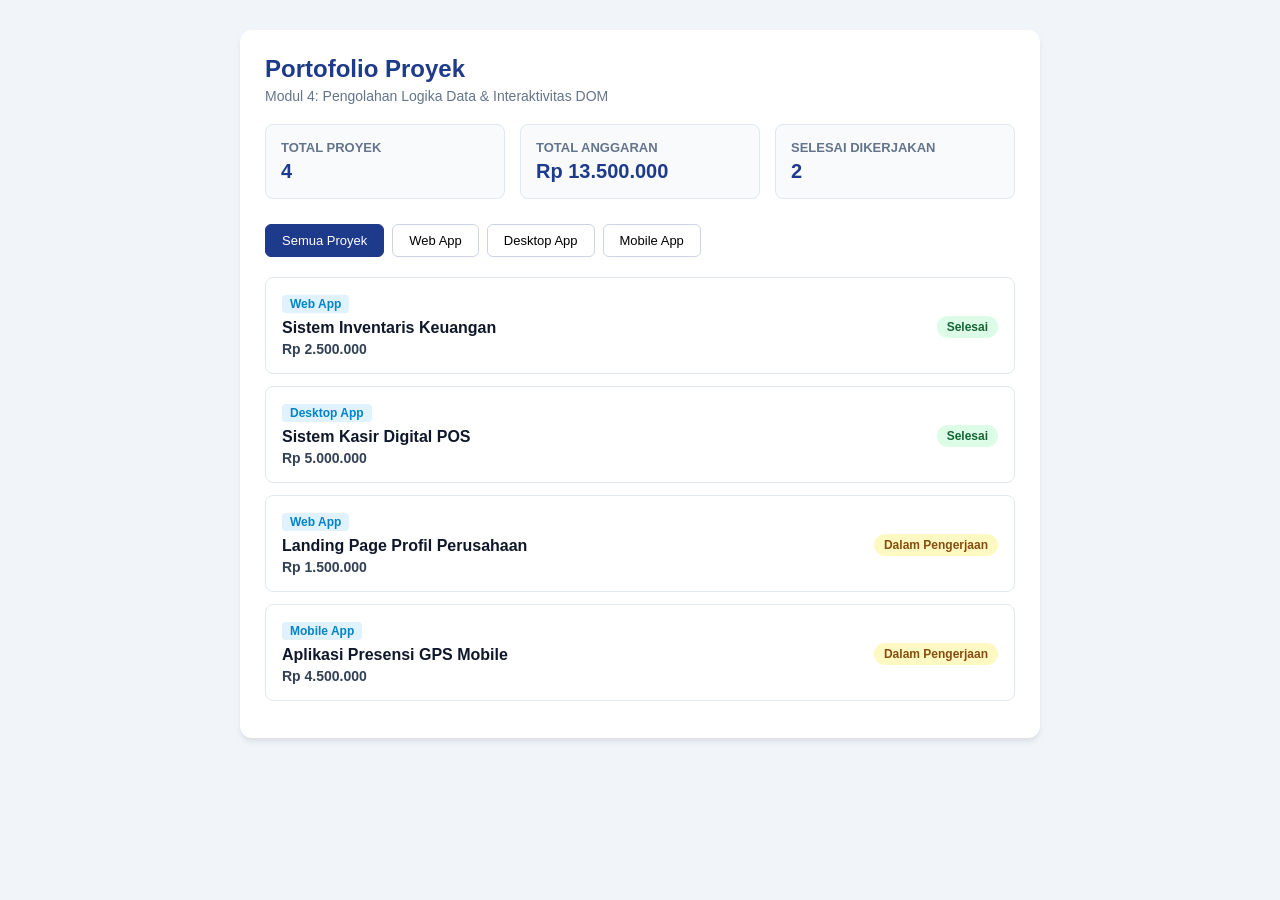
==== Pertemuan_4/index.html @ 3137da3c "Menyelesaikan praktik modul 4 logika javascript & integrasi DOM" ====
<!DOCTYPE html>
<html lang="id">
<head>
 <meta charset="UTF-8">
 <meta name="viewport" content="width=device-width, initial-scale=1.0">
 <title>Dashboard Portofolio Proyek - Modul 4</title>
 <style>
 * { box-sizing: border-box; margin: 0; padding: 0; font-family: 'Segoe UI', Tahoma, Geneva, sans-serif; }
 body { background-color: #f1f5f9; color: #0f172a; padding: 30px 15px; }
 .container { max-width: 800px; margin: 0 auto; background: #ffffff; border-radius: 12px; padding: 25px;
box-shadow: 0 4px 6px -1px rgba(0, 0, 0, 0.1); }
 h1 { color: #1e3a8a; font-size: 24px; margin-bottom: 5px; }
 p.subtitle { color: #64748b; margin-bottom: 20px; font-size: 14px; }
 .stats-grid { display: grid; grid-template-columns: repeat(auto-fit, minmax(200px, 1fr)); gap: 15px;
margin-bottom: 25px; }
 .stat-card { background: #f8fafc; border: 1px solid #e2e8f0; border-radius: 8px; padding: 15px; textalign: center; }
 .stat-card h3 { font-size: 13px; color: #64748b; text-transform: uppercase; margin-bottom: 5px; }
 .stat-card p { font-size: 20px; font-weight: bold; color: #1e3a8a; }
 .filter-group { display: flex; gap: 8px; margin-bottom: 20px; flex-wrap: wrap; }
 .btn-filter { padding: 8px 16px; border: 1px solid #cbd5e1; background: #ffffff; border-radius: 6px;
cursor: pointer; font-size: 13px; font-weight: 500; transition: all 0.2s; }
 .btn-filter.active, .btn-filter:hover { background: #1e3a8a; color: #ffffff; border-color: #1e3a8a; }
 .project-card { border: 1px solid #e2e8f0; border-radius: 8px; padding: 16px; margin-bottom: 12px;
display: flex; justify-content: space-between; align-items: center; background: #ffffff; transition: transform
0.15s ease; }
 .project-card:hover { transform: translateY(-2px); box-shadow: 0 4px 6px rgba(0,0,0,0.05); }
 .project-info h4 { font-size: 16px; color: #0f172a; margin-bottom: 4px; }
 .project-category { display: inline-block; font-size: 12px; color: #0284c7; background: #e0f2fe; padding:
2px 8px; border-radius: 4px; margin-bottom: 6px; font-weight: 600; }
 .project-budget { font-size: 14px; color: #334155; font-weight: 600; }
 .badge { padding: 4px 10px; border-radius: 20px; font-size: 12px; font-weight: 600; }
 .badge-success { background: #dcfce7; color: #166534; }
 .badge-pending { background: #fef9c3; color: #854d0e; }
 </style>
</head>
<body>
 <div class="container">
 <h1>Portofolio Proyek</h1>
 <p class="subtitle">Modul 4: Pengolahan Logika Data & Interaktivitas DOM</p>
 <!-- Kartu Ringkasan Statistik -->
 <div class="stats-grid">
 <div class="stat-card">
 <h3>Total Proyek</h3>
 <p id="stat-total-projects">0</p>
 </div>
 <div class="stat-card">
 <h3>Total Anggaran</h3>
 <p id="stat-total-budget">Rp 0</p>
 </div>
 <div class="stat-card">
 <h3>Selesai Dikerjakan</h3>
 <p id="stat-completed-projects">0</p>
 </div>
 </div>
 <!-- Tombol Filter Kategori -->
 <div class="filter-group">
 <button class="btn-filter active" data-category="Semua">Semua Proyek</button>
 <button class="btn-filter" data-category="Web App">Web App</button>
 <button class="btn-filter" data-category="Desktop App">Desktop App</button>
 <button class="btn-filter" data-category="Mobile App">Mobile App</button>
 </div>
 <!-- Kontainer Daftar Proyek -->
 <div id="project-list"></div>
 </div>
 <script src="main.js"></script>
</body>
</html>
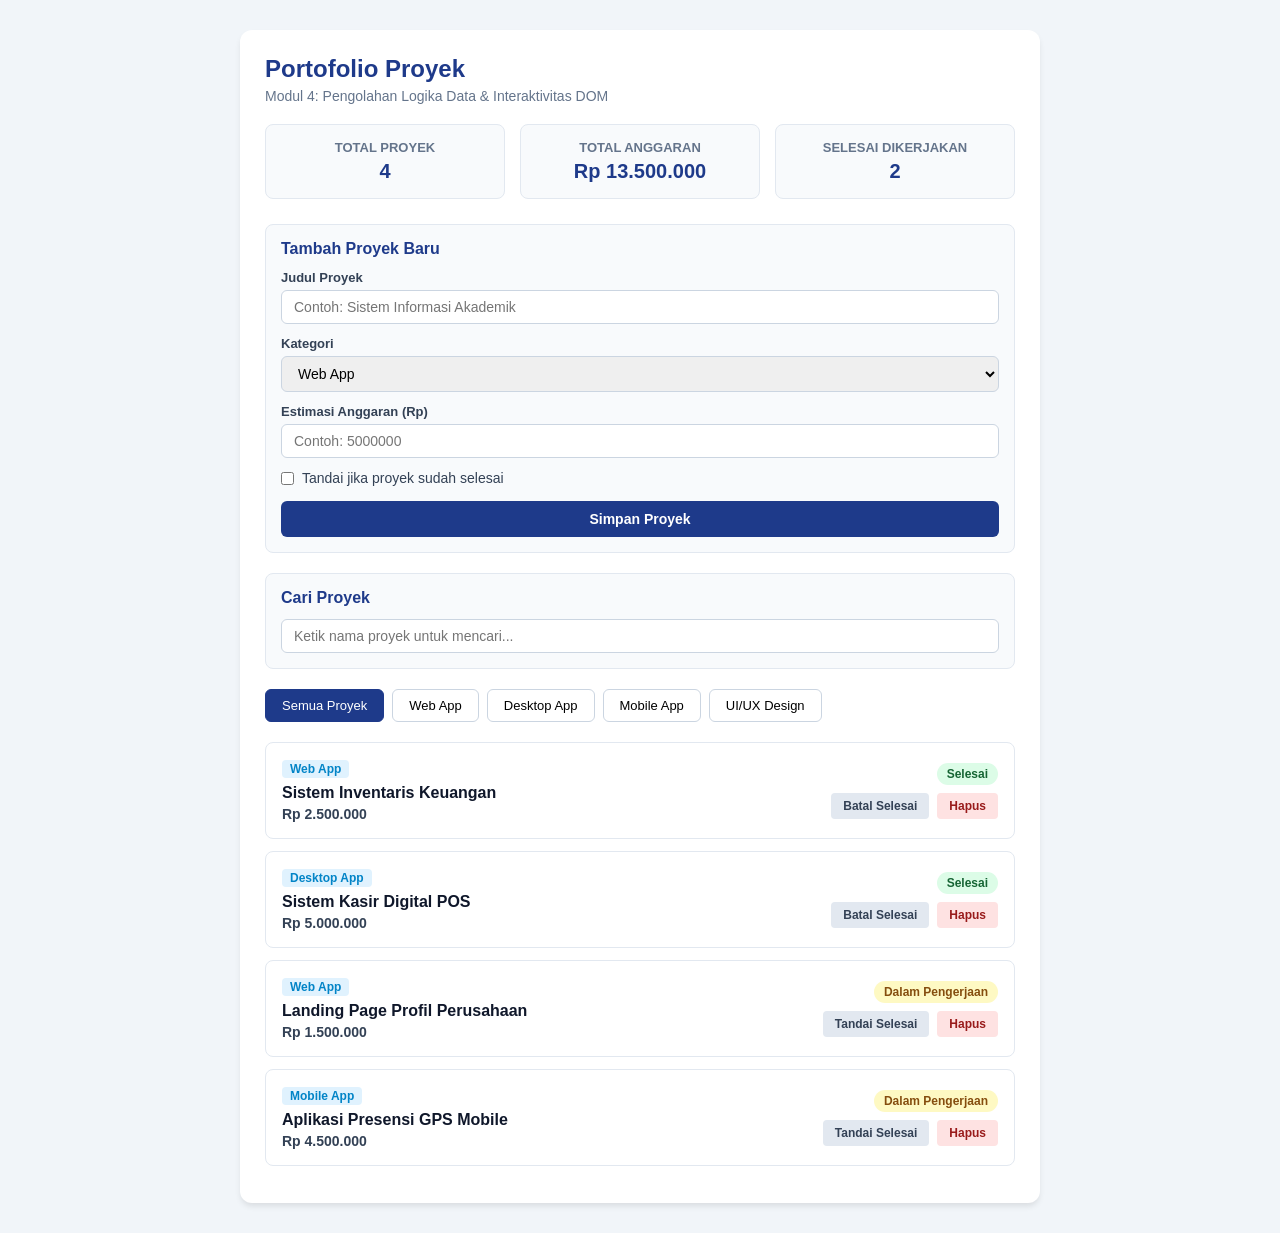
==== commit cb31e8e9: "Menyelesaikan tugas manajemen portofolio interaktif" ====
--- a/Pertemuan_4/index.html
+++ b/Pertemuan_4/index.html
@@ -1,67 +1,300 @@
 <!DOCTYPE html>
 <html lang="id">
 <head>
- <meta charset="UTF-8">
- <meta name="viewport" content="width=device-width, initial-scale=1.0">
- <title>Dashboard Portofolio Proyek - Modul 4</title>
- <style>
- * { box-sizing: border-box; margin: 0; padding: 0; font-family: 'Segoe UI', Tahoma, Geneva, sans-serif; }
- body { background-color: #f1f5f9; color: #0f172a; padding: 30px 15px; }
- .container { max-width: 800px; margin: 0 auto; background: #ffffff; border-radius: 12px; padding: 25px;
-box-shadow: 0 4px 6px -1px rgba(0, 0, 0, 0.1); }
- h1 { color: #1e3a8a; font-size: 24px; margin-bottom: 5px; }
- p.subtitle { color: #64748b; margin-bottom: 20px; font-size: 14px; }
- .stats-grid { display: grid; grid-template-columns: repeat(auto-fit, minmax(200px, 1fr)); gap: 15px;
-margin-bottom: 25px; }
- .stat-card { background: #f8fafc; border: 1px solid #e2e8f0; border-radius: 8px; padding: 15px; textalign: center; }
- .stat-card h3 { font-size: 13px; color: #64748b; text-transform: uppercase; margin-bottom: 5px; }
- .stat-card p { font-size: 20px; font-weight: bold; color: #1e3a8a; }
- .filter-group { display: flex; gap: 8px; margin-bottom: 20px; flex-wrap: wrap; }
- .btn-filter { padding: 8px 16px; border: 1px solid #cbd5e1; background: #ffffff; border-radius: 6px;
-cursor: pointer; font-size: 13px; font-weight: 500; transition: all 0.2s; }
- .btn-filter.active, .btn-filter:hover { background: #1e3a8a; color: #ffffff; border-color: #1e3a8a; }
- .project-card { border: 1px solid #e2e8f0; border-radius: 8px; padding: 16px; margin-bottom: 12px;
-display: flex; justify-content: space-between; align-items: center; background: #ffffff; transition: transform
-0.15s ease; }
- .project-card:hover { transform: translateY(-2px); box-shadow: 0 4px 6px rgba(0,0,0,0.05); }
- .project-info h4 { font-size: 16px; color: #0f172a; margin-bottom: 4px; }
- .project-category { display: inline-block; font-size: 12px; color: #0284c7; background: #e0f2fe; padding:
-2px 8px; border-radius: 4px; margin-bottom: 6px; font-weight: 600; }
- .project-budget { font-size: 14px; color: #334155; font-weight: 600; }
- .badge { padding: 4px 10px; border-radius: 20px; font-size: 12px; font-weight: 600; }
- .badge-success { background: #dcfce7; color: #166534; }
- .badge-pending { background: #fef9c3; color: #854d0e; }
- </style>
+    <meta charset="UTF-8">
+    <meta name="viewport" content="width=device-width, initial-scale=1.0">
+    <title>Dashboard Portofolio Proyek - Modul 4 Terpadu</title>
+    <style>
+        * { box-sizing: border-box; margin: 0; padding: 0; font-family: 'Segoe UI', Tahoma, Geneva, sans-serif; }
+        body { background-color: #f1f5f9; color: #0f172a; padding: 30px 15px; }
+        .container { max-width: 800px; margin: 0 auto; background: #ffffff; border-radius: 12px; padding: 25px; box-shadow: 0 4px 6px -1px rgba(0, 0, 0, 0.1); }
+        h1 { color: #1e3a8a; font-size: 24px; margin-bottom: 5px; }
+        p.subtitle { color: #64748b; margin-bottom: 20px; font-size: 14px; }
+        
+        /* Statistik */
+        .stats-grid { display: grid; grid-template-columns: repeat(auto-fit, minmax(200px, 1fr)); gap: 15px; margin-bottom: 25px; }
+        .stat-card { background: #f8fafc; border: 1px solid #e2e8f0; border-radius: 8px; padding: 15px; text-align: center; }
+        .stat-card h3 { font-size: 13px; color: #64748b; text-transform: uppercase; margin-bottom: 5px; }
+        .stat-card p { font-size: 20px; font-weight: bold; color: #1e3a8a; }
+        
+        /* Form & Search */
+        .form-section, .search-section { background: #f8fafc; border: 1px solid #e2e8f0; border-radius: 8px; padding: 15px; margin-bottom: 20px; }
+        .form-section h3, .search-section h3 { font-size: 16px; margin-bottom: 12px; color: #1e3a8a; }
+        .input-group { margin-bottom: 12px; }
+        .input-group label { display: block; font-size: 13px; font-weight: 600; margin-bottom: 5px; color: #334155; }
+        input[type="text"], input[type="number"], select { width: 100%; padding: 8px 12px; border: 1px solid #cbd5e1; border-radius: 6px; font-size: 14px; }
+        input[type="text"]:focus, input[type="number"]:focus, select:focus { outline: none; border-color: #1e3a8a; box-shadow: 0 0 0 2px rgba(30, 58, 138, 0.1); }
+        .checkbox-group { display: flex; align-items: center; gap: 8px; font-size: 14px; font-weight: 500; color: #334155; margin-bottom: 15px; cursor: pointer; }
+        .btn-submit { background: #1e3a8a; color: white; border: none; padding: 10px 16px; border-radius: 6px; cursor: pointer; font-size: 14px; font-weight: 600; width: 100%; transition: background 0.2s; }
+        .btn-submit:hover { background: #172554; }
+
+        /* Filter */
+        .filter-group { display: flex; gap: 8px; margin-bottom: 20px; flex-wrap: wrap; }
+        .btn-filter { padding: 8px 16px; border: 1px solid #cbd5e1; background: #ffffff; border-radius: 6px; cursor: pointer; font-size: 13px; font-weight: 500; transition: all 0.2s; }
+        .btn-filter.active, .btn-filter:hover { background: #1e3a8a; color: #ffffff; border-color: #1e3a8a; }
+        
+        /* Proyek Card */
+        .project-card { border: 1px solid #e2e8f0; border-radius: 8px; padding: 16px; margin-bottom: 12px; display: flex; justify-content: space-between; align-items: center; background: #ffffff; transition: transform 0.15s ease; flex-wrap: wrap; gap: 10px; }
+        .project-card:hover { transform: translateY(-2px); box-shadow: 0 4px 6px rgba(0,0,0,0.05); }
+        .project-info { flex: 1; min-width: 200px; }
+        .project-info h4 { font-size: 16px; color: #0f172a; margin-bottom: 4px; }
+        .project-category { display: inline-block; font-size: 12px; color: #0284c7; background: #e0f2fe; padding: 2px 8px; border-radius: 4px; margin-bottom: 6px; font-weight: 600; }
+        .project-budget { font-size: 14px; color: #334155; font-weight: 600; margin-top: 4px; }
+        
+        /* Badge & Aksi */
+        .project-actions { display: flex; flex-direction: column; align-items: flex-end; gap: 8px; }
+        .badge { padding: 4px 10px; border-radius: 20px; font-size: 12px; font-weight: 600; display: inline-block; text-align: center; }
+        .badge-success { background: #dcfce7; color: #166534; }
+        .badge-pending { background: #fef9c3; color: #854d0e; }
+        
+        .action-buttons { display: flex; gap: 8px; }
+        .btn-action { padding: 6px 12px; border: none; border-radius: 4px; cursor: pointer; font-size: 12px; font-weight: 600; transition: opacity 0.2s; }
+        .btn-action:hover { opacity: 0.8; }
+        .btn-toggle { background: #e2e8f0; color: #334155; }
+        .btn-delete { background: #fee2e2; color: #991b1b; }
+    </style>
 </head>
 <body>
- <div class="container">
- <h1>Portofolio Proyek</h1>
- <p class="subtitle">Modul 4: Pengolahan Logika Data & Interaktivitas DOM</p>
- <!-- Kartu Ringkasan Statistik -->
- <div class="stats-grid">
- <div class="stat-card">
- <h3>Total Proyek</h3>
- <p id="stat-total-projects">0</p>
- </div>
- <div class="stat-card">
- <h3>Total Anggaran</h3>
- <p id="stat-total-budget">Rp 0</p>
- </div>
- <div class="stat-card">
- <h3>Selesai Dikerjakan</h3>
- <p id="stat-completed-projects">0</p>
- </div>
- </div>
- <!-- Tombol Filter Kategori -->
- <div class="filter-group">
- <button class="btn-filter active" data-category="Semua">Semua Proyek</button>
- <button class="btn-filter" data-category="Web App">Web App</button>
- <button class="btn-filter" data-category="Desktop App">Desktop App</button>
- <button class="btn-filter" data-category="Mobile App">Mobile App</button>
- </div>
- <!-- Kontainer Daftar Proyek -->
- <div id="project-list"></div>
- </div>
- <script src="main.js"></script>
+    <div class="container">
+        <h1>Portofolio Proyek</h1>
+        <p class="subtitle">Modul 4: Pengolahan Logika Data & Interaktivitas DOM</p>
+
+        <!-- Kartu Ringkasan Statistik -->
+        <div class="stats-grid">
+            <div class="stat-card">
+                <h3>Total Proyek</h3>
+                <p id="stat-total-projects">0</p>
+            </div>
+            <div class="stat-card">
+                <h3>Total Anggaran</h3>
+                <p id="stat-total-budget">Rp 0</p>
+            </div>
+            <div class="stat-card">
+                <h3>Selesai Dikerjakan</h3>
+                <p id="stat-completed-projects">0</p>
+            </div>
+        </div>
+
+        <!-- FITUR 1: Formulir Input Proyek Dinamis -->
+        <div class="form-section">
+            <h3>Tambah Proyek Baru</h3>
+            <form id="project-form">
+                <div class="input-group">
+                    <label for="input-title">Judul Proyek</label>
+                    <input type="text" id="input-title" placeholder="Contoh: Sistem Informasi Akademik" />
+                </div>
+                <div class="input-group">
+                    <label for="input-category">Kategori</label>
+                    <select id="input-category">
+                        <option value="Web App">Web App</option>
+                        <option value="Mobile App">Mobile App</option>
+                        <option value="Desktop App">Desktop App</option>
+                        <option value="UI/UX Design">UI/UX Design</option>
+                    </select>
+                </div>
+                <div class="input-group">
+                    <label for="input-budget">Estimasi Anggaran (Rp)</label>
+                    <input type="number" id="input-budget" placeholder="Contoh: 5000000" />
+                </div>
+                <label class="checkbox-group">
+                    <input type="checkbox" id="input-completed" />
+                    Tandai jika proyek sudah selesai
+                </label>
+                <button type="submit" class="btn-submit">Simpan Proyek</button>
+            </form>
+        </div>
+
+        <!-- FITUR 2: Pencarian Real-Time (Live Search) -->
+        <div class="search-section">
+            <h3>Cari Proyek</h3>
+            <input type="text" id="search-input" placeholder="Ketik nama proyek untuk mencari..." />
+        </div>
+
+        <!-- Tombol Filter Kategori -->
+        <div class="filter-group" id="filter-container">
+            <button class="btn-filter active" data-category="Semua">Semua Proyek</button>
+            <button class="btn-filter" data-category="Web App">Web App</button>
+            <button class="btn-filter" data-category="Desktop App">Desktop App</button>
+            <button class="btn-filter" data-category="Mobile App">Mobile App</button>
+            <button class="btn-filter" data-category="UI/UX Design">UI/UX Design</button>
+        </div>
+
+        <!-- Kontainer Daftar Proyek -->
+        <div id="project-list"></div>
+    </div>
+
+    <script>
+        // Inisialisasi Data Proyek (Menggunakan 'let' agar bisa dimodifikasi)
+        let projects = [
+            { id: 1, title: "Sistem Inventaris Keuangan", category: "Web App", budget: 2500000, completed: true },
+            { id: 2, title: "Sistem Kasir Digital POS", category: "Desktop App", budget: 5000000, completed: true },
+            { id: 3, title: "Landing Page Profil Perusahaan", category: "Web App", budget: 1500000, completed: false },
+            { id: 4, title: "Aplikasi Presensi GPS Mobile", category: "Mobile App", budget: 4500000, completed: false }
+        ];
+
+        // State untuk Filter & Pencarian
+        let currentCategory = "Semua";
+        let searchQuery = "";
+
+        // Fungsi Format Rupiah
+        const formatRupiah = (angka) => {
+            return new Intl.NumberFormat('id-ID', {
+                style: 'currency',
+                currency: 'IDR',
+                maximumFractionDigits: 0
+            }).format(angka);
+        };
+
+        // Fungsi Update Statistik
+        const updateStats = () => {
+            // Statistik dihitung dari KESELURUHAN array projects
+            const totalProjects = projects.length;
+            const totalBudget = projects.reduce((acc, curr) => acc + curr.budget, 0);
+            const completedCount = projects.filter(item => item.completed).length;
+            
+            document.getElementById("stat-total-projects").textContent = totalProjects;
+            document.getElementById("stat-total-budget").textContent = formatRupiah(totalBudget);
+            document.getElementById("stat-completed-projects").textContent = completedCount;
+        };
+
+        // Fungsi Render Proyek
+        const renderProjects = () => {
+            const container = document.getElementById("project-list");
+            
+            // Proses Filter Kategori
+            let filteredList = currentCategory === "Semua" 
+                ? projects 
+                : projects.filter(p => p.category === currentCategory);
+
+            // Proses Filter Pencarian Real-Time (Fitur 2)
+            if (searchQuery.trim() !== "") {
+                filteredList = filteredList.filter(p => 
+                    p.title.toLowerCase().includes(searchQuery.toLowerCase())
+                );
+            }
+
+            // Render ke DOM
+            if (filteredList.length === 0) {
+                container.innerHTML = "<p style='text-align: center; color: #64748b; padding: 20px;'>Tidak ada proyek yang sesuai.</p>";
+            } else {
+                const htmlString = filteredList.map(proj => {
+                    const badgeClass = proj.completed ? "badge-success" : "badge-pending";
+                    const statusText = proj.completed ? "Selesai" : "Dalam Pengerjaan";
+                    const toggleText = proj.completed ? "Batal Selesai" : "Tandai Selesai";
+                    
+                    return `
+                    <div class="project-card">
+                        <div class="project-info">
+                            <span class="project-category">${proj.category}</span>
+                            <h4>${proj.title}</h4>
+                            <p class="project-budget">${formatRupiah(proj.budget)}</p>
+                        </div>
+                        <div class="project-actions">
+                            <span class="badge ${badgeClass}">${statusText}</span>
+                            <!-- FITUR 3: Tombol Aksi -->
+                            <div class="action-buttons">
+                                <button class="btn-action btn-toggle" data-id="${proj.id}">${toggleText}</button>
+                                <button class="btn-action btn-delete" data-id="${proj.id}">Hapus</button>
+                            </div>
+                        </div>
+                    </div>
+                    `;
+                }).join("");
+                container.innerHTML = htmlString;
+            }
+
+            // Selalu update statistik setiap kali render ulang
+            updateStats();
+        };
+
+        // Event Listener Utama saat dokumen dimuat
+        document.addEventListener("DOMContentLoaded", () => {
+            renderProjects(); // Render awal
+
+            // Event untuk Filter Kategori
+            const filterButtons = document.querySelectorAll(".btn-filter");
+            filterButtons.forEach(btn => {
+                btn.addEventListener("click", (e) => {
+                    filterButtons.forEach(b => b.classList.remove("active"));
+                    e.target.classList.add("active");
+                    currentCategory = e.target.getAttribute("data-category");
+                    renderProjects();
+                });
+            });
+
+            // FITUR 1: Event Submit pada Form
+            const projectForm = document.getElementById("project-form");
+            projectForm.addEventListener("submit", (e) => {
+                e.preventDefault(); // Cegah reload halaman
+
+                // Ambil nilai dari input
+                const title = document.getElementById("input-title").value.trim();
+                const category = document.getElementById("input-category").value;
+                const budget = parseFloat(document.getElementById("input-budget").value);
+                const completed = document.getElementById("input-completed").checked;
+
+                // Validasi Input
+                if (!title) {
+                    alert("Judul proyek tidak boleh kosong!");
+                    return;
+                }
+                if (isNaN(budget) || budget <= 0) {
+                    alert("Estimasi anggaran harus lebih besar dari 0!");
+                    return;
+                }
+
+                // Buat Objek Baru
+                const newProject = {
+                    id: Date.now(),
+                    title: title,
+                    category: category,
+                    budget: budget,
+                    completed: completed
+                };
+
+                // Masukkan ke array menggunakan Spread Operator
+                projects = [...projects, newProject];
+
+                // Reset form dan Render ulang
+                projectForm.reset();
+                renderProjects();
+            });
+
+            // FITUR 2: Event Input pada Pencarian Real-Time
+            const searchInput = document.getElementById("search-input");
+            searchInput.addEventListener("input", (e) => {
+                searchQuery = e.target.value;
+                renderProjects();
+            });
+
+            // FITUR 3: Event Delegation untuk Aksi Interaktif (Toggle Status & Hapus)
+            const projectListContainer = document.getElementById("project-list");
+            projectListContainer.addEventListener("click", (e) => {
+                
+                // Jika tombol Ubah Status ditekan
+                if (e.target.classList.contains("btn-toggle")) {
+                    const idToToggle = parseInt(e.target.getAttribute("data-id"));
+                    // Cari index proyek dan ubah boolean completed-nya
+                    const projectIndex = projects.findIndex(p => p.id === idToToggle);
+                    if (projectIndex !== -1) {
+                        projects[projectIndex].completed = !projects[projectIndex].completed;
+                        renderProjects(); // Render ulang agar UI dan Statistik terupdate
+                    }
+                }
+
+                // Jika tombol Hapus ditekan
+                if (e.target.classList.contains("btn-delete")) {
+                    const idToDelete = parseInt(e.target.getAttribute("data-id"));
+                    const konfirmasi = confirm("Apakah Anda yakin ingin menghapus proyek ini?");
+                    
+                    if (konfirmasi) {
+                        // Filter array dengan membuang id yang dipilih
+                        projects = projects.filter(p => p.id !== idToDelete);
+                        renderProjects(); // Render ulang agar UI dan Statistik terupdate
+                    }
+                }
+            });
+        });
+    </script>
 </body>
-</html>
+</html>
